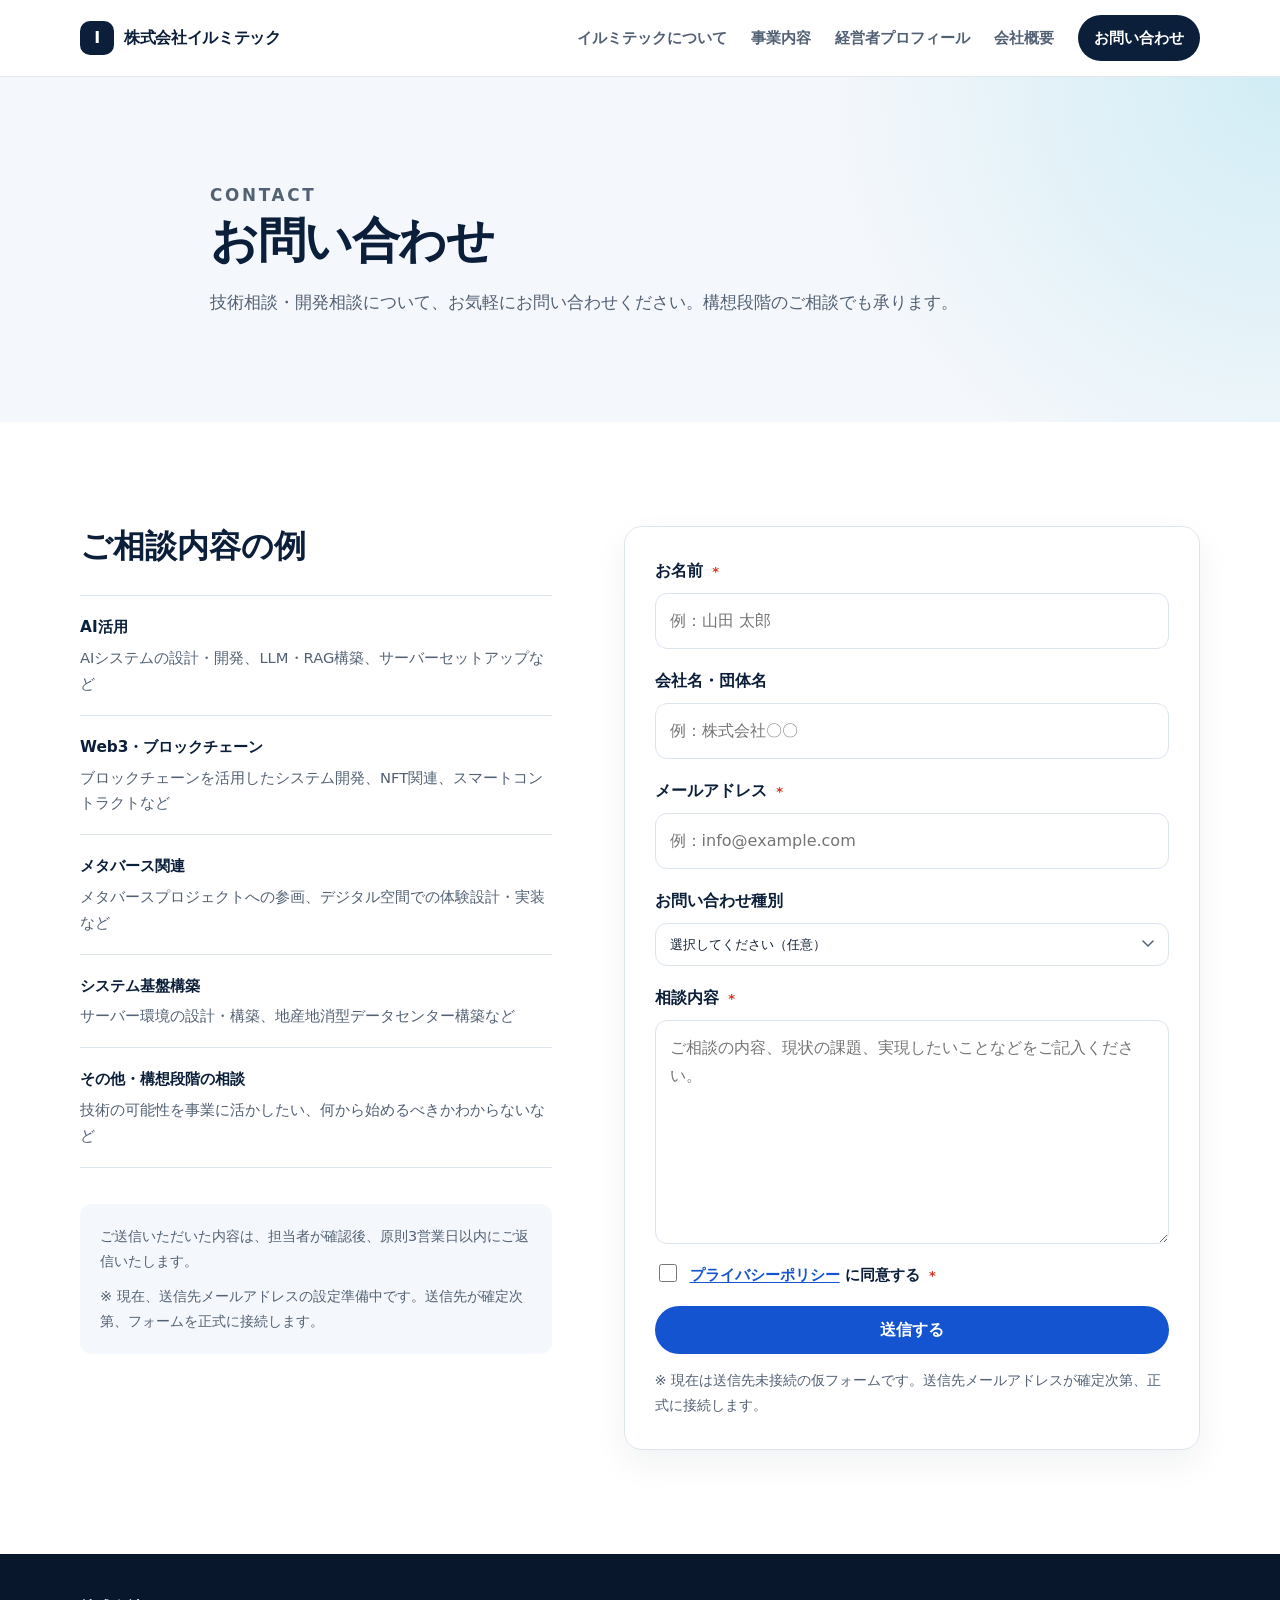
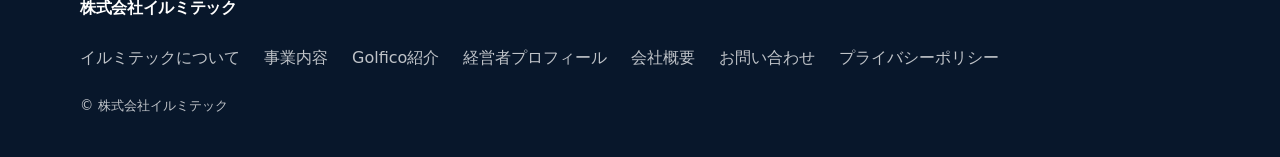
==== contact.html @ e1542f23 "update" ====
<!doctype html>
<html lang="ja">
  <head>
    <meta charset="utf-8" />
    <meta name="viewport" content="width=device-width, initial-scale=1" />
    <meta
      name="description"
      content="株式会社イルミテックへのお問い合わせページです。AI・Web3・ブロックチェーン・メタバース関連のシステム開発・技術相談をお気軽にご相談ください。"
    />
    <title>お問い合わせ | 株式会社イルミテック</title>
    <link rel="stylesheet" href="assets/css/styles.css" />
    <script src="assets/js/contact.js" defer></script>
  </head>
  <body>
    <header class="site-header" data-header>
      <div class="container header-inner">
        <a class="site-logo" href="index.html" aria-label="株式会社イルミテック トップへ">
          <span class="site-logo-mark">I</span>
          <span>株式会社イルミテック</span>
        </a>

        <button class="menu-toggle" type="button" aria-expanded="false" aria-controls="site-nav" data-menu-toggle>
          <span class="menu-toggle-line"></span>
          <span class="menu-toggle-line"></span>
          <span class="menu-toggle-line"></span>
          <span class="sr-only">メニューを開閉する</span>
        </button>

        <nav class="site-nav" id="site-nav" data-site-nav>
          <a href="index.html#about">イルミテックについて</a>
          <a href="index.html#services">事業内容</a>
          <a href="profiles.html">経営者プロフィール</a>
          <a href="index.html#company">会社概要</a>
          <a href="contact.html" class="nav-cta" aria-current="page">お問い合わせ</a>
        </nav>
      </div>
    </header>

    <main>
      <section class="page-hero section">
        <div class="container page-hero-inner">
          <p class="eyebrow">Contact</p>
          <h1>お問い合わせ</h1>
          <p>
            技術相談・開発相談について、お気軽にお問い合わせください。構想段階のご相談でも承ります。
          </p>
        </div>
      </section>

      <section class="section">
        <div class="container contact-page-grid">
          <div class="contact-page-info">
            <h2>ご相談内容の例</h2>
            <ul class="contact-topics">
              <li>
                <strong>AI活用</strong>
                <span>AIシステムの設計・開発、LLM・RAG構築、サーバーセットアップなど</span>
              </li>
              <li>
                <strong>Web3・ブロックチェーン</strong>
                <span>ブロックチェーンを活用したシステム開発、NFT関連、スマートコントラクトなど</span>
              </li>
              <li>
                <strong>メタバース関連</strong>
                <span>メタバースプロジェクトへの参画、デジタル空間での体験設計・実装など</span>
              </li>
              <li>
                <strong>システム基盤構築</strong>
                <span>サーバー環境の設計・構築、地産地消型データセンター構築など</span>
              </li>
              <li>
                <strong>その他・構想段階の相談</strong>
                <span>技術の可能性を事業に活かしたい、何から始めるべきかわからないなど</span>
              </li>
            </ul>

            <div class="contact-note">
              <p>
                ご送信いただいた内容は、担当者が確認後、原則3営業日以内にご返信いたします。
              </p>
              <p>
                ※ 現在、送信先メールアドレスの設定準備中です。送信先が確定次第、フォームを正式に接続します。
              </p>
            </div>
          </div>

          <div class="contact-page-form-wrap">
            <form class="contact-form contact-form--page" id="contact-form" data-contact-page-form novalidate>
              <div class="form-field">
                <label for="name">お名前 <span class="required" aria-label="必須">*</span></label>
                <input id="name" name="name" type="text" autocomplete="name" required placeholder="例：山田 太郎" />
              </div>

              <div class="form-field">
                <label for="company">会社名・団体名</label>
                <input id="company" name="company" type="text" autocomplete="organization" placeholder="例：株式会社〇〇" />
              </div>

              <div class="form-field">
                <label for="email">メールアドレス <span class="required" aria-label="必須">*</span></label>
                <input id="email" name="email" type="email" autocomplete="email" required placeholder="例：info@example.com" />
              </div>

              <div class="form-field">
                <label for="category">お問い合わせ種別</label>
                <select id="category" name="category">
                  <option value="">選択してください（任意）</option>
                  <option value="ai">AI・システム開発</option>
                  <option value="web3">Web3・ブロックチェーン</option>
                  <option value="metaverse">メタバース関連</option>
                  <option value="infrastructure">システム基盤構築</option>
                  <option value="other">その他・構想段階の相談</option>
                </select>
              </div>

              <div class="form-field">
                <label for="message">相談内容 <span class="required" aria-label="必須">*</span></label>
                <textarea id="message" name="message" rows="7" required placeholder="ご相談の内容、現状の課題、実現したいことなどをご記入ください。"></textarea>
              </div>

              <div class="form-field form-field--checkbox">
                <label class="checkbox-label">
                  <input type="checkbox" name="privacy" value="agreed" required />
                  <span>
                    <a href="privacy.html" target="_blank" rel="noopener">プライバシーポリシー</a>
                    に同意する
                    <span class="required" aria-label="必須">*</span>
                  </span>
                </label>
              </div>

              <button class="button button-primary button-full" type="submit">送信する</button>

              <p class="form-note" data-contact-page-message>
                ※ 現在は送信先未接続の仮フォームです。送信先メールアドレスが確定次第、正式に接続します。
              </p>
            </form>
          </div>
        </div>
      </section>
    </main>

    <footer class="site-footer">
      <div class="container footer-inner">
        <a class="footer-logo" href="index.html">株式会社イルミテック</a>
        <nav class="footer-nav" aria-label="フッターナビゲーション">
          <a href="index.html#about">イルミテックについて</a>
          <a href="index.html#services">事業内容</a>
          <a href="index.html#golfico">Golfico紹介</a>
          <a href="profiles.html">経営者プロフィール</a>
          <a href="index.html#company">会社概要</a>
          <a href="contact.html" aria-current="page">お問い合わせ</a>
          <a href="privacy.html">プライバシーポリシー</a>
        </nav>
        <small>&copy; 株式会社イルミテック</small>
      </div>
    </footer>
  </body>
</html>
---- assets/css/styles.css ----
:root {
  --color-navy: #0b1f3a;
  --color-blue: #1554d1;
  --color-blue-dark: #123a8c;
  --color-cyan: #20b8d8;
  --color-slate: #526174;
  --color-muted: #f4f7fb;
  --color-line: #dce4ef;
  --color-white: #ffffff;
  --color-text: #122033;
  --shadow-soft: 0 18px 45px rgba(11, 31, 58, 0.1);
  --radius-large: 28px;
  --radius-medium: 18px;
  --radius-small: 12px;
  --container: 1120px;
}

* {
  box-sizing: border-box;
}

html {
  scroll-behavior: smooth;
}

body {
  margin: 0;
  color: var(--color-text);
  font-family:
    "Noto Sans JP",
    "Hiragino Sans",
    "Yu Gothic",
    system-ui,
    -apple-system,
    BlinkMacSystemFont,
    sans-serif;
  line-height: 1.75;
  background: var(--color-white);
}

body.is-menu-open {
  overflow: hidden;
}

a {
  color: inherit;
  text-decoration: none;
}

button,
input,
textarea {
  font: inherit;
}

img,
svg {
  max-width: 100%;
}

.container {
  width: min(100% - 40px, var(--container));
  margin-inline: auto;
}

.section {
  padding: 104px 0;
}

.section-muted {
  background: var(--color-muted);
}

.section-heading {
  max-width: 760px;
  margin-bottom: 42px;
}

.section-heading h2,
.two-column h2,
.company-grid h2,
.related-card h2,
.page-hero h1,
.profile-body h2,
.profile-note h2,
.contact-copy h2 {
  margin: 0;
  color: var(--color-navy);
  font-size: clamp(2rem, 4vw, 3rem);
  line-height: 1.25;
  letter-spacing: -0.03em;
}

.section-heading p:not(.eyebrow),
.section-description,
.section-copy p,
.related-card p,
.page-hero p,
.profile-body p,
.profile-note p,
.contact-copy p {
  color: var(--color-slate);
}

.eyebrow {
  margin: 0 0 12px;
  color: var(--color-blue);
  font-size: 0.78rem;
  font-weight: 700;
  letter-spacing: 0.16em;
  text-transform: uppercase;
}

.lead {
  margin: 0 0 18px;
  color: var(--color-navy);
  font-size: clamp(1.2rem, 2.3vw, 1.55rem);
  font-weight: 700;
  line-height: 1.55;
}

.button {
  display: inline-flex;
  align-items: center;
  justify-content: center;
  min-height: 48px;
  padding: 0 22px;
  border: 1px solid transparent;
  border-radius: 999px;
  font-weight: 700;
  transition:
    transform 160ms ease,
    background-color 160ms ease,
    border-color 160ms ease,
    color 160ms ease;
}

.button:hover,
.button:focus-visible {
  transform: translateY(-2px);
}

.button-primary {
  color: var(--color-white);
  background: var(--color-blue);
}

.button-primary:hover,
.button-primary:focus-visible {
  background: var(--color-blue-dark);
}

.button-secondary {
  color: var(--color-navy);
  background: var(--color-white);
  border-color: var(--color-line);
}

.button-full {
  width: 100%;
}

.text-link {
  display: inline-flex;
  margin-top: 18px;
  color: var(--color-blue);
  font-weight: 800;
}

.text-link:hover,
.text-link:focus-visible {
  color: var(--color-blue-dark);
}

.note-text {
  margin: 14px 0 0;
  font-size: 0.9rem;
}

.site-header {
  position: sticky;
  top: 0;
  z-index: 20;
  background: rgba(255, 255, 255, 0.92);
  border-bottom: 1px solid rgba(220, 228, 239, 0.86);
  backdrop-filter: blur(14px);
}

.header-inner {
  display: flex;
  min-height: 76px;
  align-items: center;
  justify-content: space-between;
  gap: 28px;
}

.site-logo,
.footer-logo {
  display: inline-flex;
  align-items: center;
  gap: 10px;
  color: var(--color-navy);
  font-weight: 800;
  letter-spacing: -0.02em;
}

.site-logo-mark {
  display: grid;
  width: 34px;
  height: 34px;
  place-items: center;
  color: var(--color-white);
  background: var(--color-navy);
  border-radius: 10px;
  font-weight: 800;
}

.site-nav {
  display: flex;
  align-items: center;
  gap: 24px;
  color: var(--color-slate);
  font-size: 0.94rem;
  font-weight: 700;
}

.site-nav a:hover,
.site-nav a:focus-visible {
  color: var(--color-blue);
}

.nav-cta {
  padding: 10px 16px;
  color: var(--color-white) !important;
  background: var(--color-navy);
  border-radius: 999px;
}

.menu-toggle {
  display: none;
  width: 44px;
  height: 44px;
  padding: 0;
  border: 1px solid var(--color-line);
  border-radius: 12px;
  background: var(--color-white);
}

.menu-toggle-line {
  display: block;
  width: 18px;
  height: 2px;
  margin: 4px auto;
  background: var(--color-navy);
  border-radius: 999px;
}

.sr-only {
  position: absolute;
  width: 1px;
  height: 1px;
  padding: 0;
  margin: -1px;
  overflow: hidden;
  clip: rect(0, 0, 0, 0);
  white-space: nowrap;
  border: 0;
}

.hero {
  position: relative;
  overflow: hidden;
  padding: 112px 0 96px;
  background:
    linear-gradient(135deg, rgba(11, 31, 58, 0.68) 0%, rgba(11, 31, 58, 0.58) 100%),
    url("../images/hero-bg.png") center / cover no-repeat;
}

.hero-grid {
  display: grid;
  grid-template-columns: 1fr;
  gap: 0;
  align-items: center;
  max-width: 860px;
}

.hero h1 {
  max-width: 650px;
  margin: 0 0 24px;
  color: var(--color-white);
  font-size: clamp(2.8rem, 6vw, 5.8rem);
  line-height: 1.05;
  letter-spacing: -0.07em;
}

.hero-lead {
  max-width: 660px;
  margin: 0 0 18px;
  color: rgba(255, 255, 255, 0.92);
  font-size: clamp(1.1rem, 2vw, 1.35rem);
  font-weight: 700;
}

.hero-text {
  max-width: 640px;
  margin: 0;
  color: rgba(255, 255, 255, 0.72);
}

.hero-actions {
  display: flex;
  flex-wrap: wrap;
  gap: 14px;
  margin-top: 34px;
}

.hero .eyebrow {
  color: var(--color-cyan);
}

.hero .button-secondary {
  color: var(--color-white);
  background: rgba(255, 255, 255, 0.14);
  border-color: rgba(255, 255, 255, 0.38);
}

.hero .button-secondary:hover,
.hero .button-secondary:focus-visible {
  background: rgba(255, 255, 255, 0.24);
}


.two-column,
.company-grid,
.contact-grid {
  display: grid;
  grid-template-columns: 0.8fr 1.2fr;
  gap: 64px;
  align-items: start;
}

.section-copy {
  max-width: 760px;
}

.section-copy p {
  margin-top: 0;
}

.card-grid {
  display: grid;
  gap: 22px;
}

.services-grid {
  grid-template-columns: repeat(4, minmax(0, 1fr));
}

.strengths-grid {
  grid-template-columns: repeat(3, minmax(0, 1fr));
}

.service-card,
.principle-card,
.related-card,
.profile-card,
.profile-note,
.contact-form {
  border: 1px solid var(--color-line);
  border-radius: var(--radius-medium);
  background: var(--color-white);
  box-shadow: 0 14px 34px rgba(11, 31, 58, 0.06);
  overflow: hidden;
}



.principle-card,
.profile-card,
.profile-note {
  padding: 28px;
}

.service-card-image {
  aspect-ratio: 16 / 9;
  overflow: hidden;
  background: #05111f;
}

.service-card-image img {
  width: 100%;
  height: 100%;
  object-fit: cover;
  object-position: center;
  display: block;
  transition: transform 320ms ease;
}

.service-card:hover .service-card-image img,
.service-card:focus-within .service-card-image img {
  transform: scale(1.04);
}

.service-card > .card-number,
.service-card > h3,
.service-card > p {
  margin-left: 28px;
  margin-right: 28px;
}

.service-card > .card-number {
  margin-top: 22px;
}

.service-card > p {
  margin-bottom: 28px;
}

.service-card {
  padding: 0;
}

.card-number {
  display: inline-flex;
  margin-bottom: 22px;
  color: var(--color-blue);
  font-weight: 800;
  letter-spacing: 0.12em;
}

.service-card h3,
.principle-card h3 {
  margin: 0 0 14px;
  color: var(--color-navy);
  font-size: 1.2rem;
  line-height: 1.45;
}

.service-card p,
.principle-card p {
  margin: 0;
  color: var(--color-slate);
  font-size: 0.96rem;
}

.section-action {
  margin-top: 34px;
  text-align: center;
}

.about-visual-wrap {
  margin-top: 56px;
  overflow: hidden;
  border-radius: var(--radius-large);
  line-height: 0;
}

.about-visual {
  width: 100%;
  height: clamp(240px, 36vw, 480px);
  object-fit: cover;
  object-position: center 40%;
  display: block;
}

.related-section {
  background:
    radial-gradient(circle at top right, rgba(32, 184, 216, 0.14), transparent 34%),
    linear-gradient(135deg, #f8fbff, var(--color-white));
}

.related-card {
  display: grid;
  grid-template-columns: minmax(0, 1fr) auto;
  gap: 32px;
  align-items: center;
  padding: 34px;
}

.related-card h2 {
  margin-bottom: 14px;
}

.related-card p {
  max-width: 720px;
  margin: 0;
}

.page-hero {
  background:
    radial-gradient(circle at top right, rgba(32, 184, 216, 0.16), transparent 34%),
    var(--color-muted);
}

.page-hero-inner {
  max-width: 860px;
}

.page-hero h1 {
  margin-bottom: 18px;
}

.page-hero p {
  margin: 0;
  font-size: 1.05rem;
}

.profile-grid {
  display: grid;
  gap: 28px;
}

.profile-card {
  display: grid;
  grid-template-columns: 180px minmax(0, 1fr);
  gap: 30px;
}

.profile-photo {
  display: grid;
  flex-shrink: 0;
  width: 150px;
  height: 150px;
  place-items: center;
  color: var(--color-white);
  background:
    radial-gradient(circle at 70% 20%, rgba(32, 184, 216, 0.72), transparent 34%),
    var(--color-navy);
  border-radius: 50%;
  font-size: 2.4rem;
  font-weight: 800;
  letter-spacing: -0.05em;
  overflow: hidden;
}

.profile-photo--real {
  background: none;
}

.profile-photo--real img {
  width: 100%;
  height: 100%;
  object-fit: cover;
  object-position: center 12%;
  display: block;
}

.profile-photo-secondary {
  background:
    radial-gradient(circle at 70% 20%, rgba(21, 84, 209, 0.74), transparent 34%),
    #17345c;
}

.profile-role {
  margin: 0 0 6px;
  color: var(--color-blue) !important;
  font-weight: 800;
}

.profile-body h2 {
  margin-bottom: 2px;
  font-size: clamp(1.7rem, 3vw, 2.25rem);
}

.profile-kana {
  margin: 0 0 20px;
  font-size: 0.92rem;
}

.profile-list {
  display: grid;
  gap: 8px;
  margin: 20px 0 0;
  padding-left: 1.25em;
  color: var(--color-slate);
}

.profile-note {
  max-width: 860px;
}

.profile-note h2 {
  margin-bottom: 14px;
}

.profile-note p {
  margin: 0 0 24px;
}

.company-list {
  margin: 0;
  overflow: hidden;
  border: 1px solid var(--color-line);
  border-radius: var(--radius-medium);
  background: var(--color-white);
}

.company-list div {
  display: grid;
  grid-template-columns: 170px 1fr;
  border-bottom: 1px solid var(--color-line);
}

.company-list div:last-child {
  border-bottom: 0;
}

.company-list dt,
.company-list dd {
  margin: 0;
  padding: 18px 22px;
}

.company-list dt {
  color: var(--color-navy);
  font-weight: 800;
  background: #f9fbfe;
}

.company-list dd {
  color: var(--color-slate);
}

.contact-section {
  color: var(--color-white);
  background:
    radial-gradient(circle at top right, rgba(32, 184, 216, 0.18), transparent 30%),
    var(--color-navy);
}

.contact-copy h2,
.contact-copy .lead,
.contact-copy p {
  color: var(--color-white);
}

.contact-copy p:not(.lead):not(.eyebrow) {
  opacity: 0.82;
}

.contact-section .eyebrow {
  color: var(--color-cyan);
}

.contact-form {
  padding: 30px;
}

.form-field {
  display: grid;
  gap: 8px;
  margin-bottom: 18px;
}

.form-field label {
  color: var(--color-navy);
  font-weight: 800;
}

.form-field input,
.form-field textarea {
  width: 100%;
  border: 1px solid var(--color-line);
  border-radius: var(--radius-small);
  padding: 13px 14px;
  color: var(--color-text);
  background: var(--color-white);
}

.form-field input:focus,
.form-field textarea:focus {
  outline: 3px solid rgba(32, 184, 216, 0.22);
  border-color: var(--color-cyan);
}

.form-note {
  margin: 14px 0 0;
  color: var(--color-slate);
  font-size: 0.9rem;
}

.form-note.is-success {
  color: var(--color-blue-dark);
  font-weight: 700;
}

.site-footer {
  padding: 40px 0;
  color: rgba(255, 255, 255, 0.74);
  background: #08172b;
}

.footer-inner {
  display: grid;
  gap: 22px;
}

.footer-logo {
  color: var(--color-white);
}

.footer-nav {
  display: flex;
  flex-wrap: wrap;
  gap: 16px 24px;
}

.footer-nav a:hover,
.footer-nav a:focus-visible {
  color: var(--color-white);
}

.company-contact-cta {
  display: flex;
  align-items: center;
  justify-content: space-between;
  flex-wrap: wrap;
  gap: 20px;
  margin-top: 32px;
  padding-top: 28px;
  border-top: 1px solid var(--color-line);
}

.company-contact-cta p {
  margin: 0;
  color: var(--color-slate);
}

/* ---- Contact page ---- */

.contact-page-grid {
  display: grid;
  grid-template-columns: minmax(0, 0.9fr) minmax(0, 1.1fr);
  gap: 72px;
  align-items: start;
}

.contact-page-info h2 {
  margin: 0 0 28px;
  color: var(--color-navy);
  font-size: clamp(1.5rem, 2.8vw, 2rem);
  line-height: 1.3;
}

.contact-topics {
  margin: 0 0 36px;
  padding: 0;
  list-style: none;
  border-top: 1px solid var(--color-line);
}

.contact-topics li {
  display: grid;
  gap: 4px;
  padding: 18px 0;
  border-bottom: 1px solid var(--color-line);
}

.contact-topics strong {
  color: var(--color-navy);
  font-size: 0.96rem;
}

.contact-topics span {
  color: var(--color-slate);
  font-size: 0.92rem;
}

.contact-note {
  padding: 20px;
  border-radius: var(--radius-small);
  background: var(--color-muted);
}

.contact-note p {
  margin: 0;
  color: var(--color-slate);
  font-size: 0.9rem;
}

.contact-note p + p {
  margin-top: 10px;
}

.contact-form--page {
  position: sticky;
  top: 96px;
}

.required {
  margin-left: 4px;
  color: #d0341e;
  font-size: 0.82rem;
  font-weight: 800;
}

.form-field select {
  width: 100%;
  border: 1px solid var(--color-line);
  border-radius: var(--radius-small);
  padding: 13px 14px;
  color: var(--color-text);
  background: var(--color-white);
  appearance: none;
  background-image: url("data:image/svg+xml,%3Csvg xmlns='http://www.w3.org/2000/svg' width='12' height='8' viewBox='0 0 12 8'%3E%3Cpath d='M1 1l5 5 5-5' stroke='%23526174' stroke-width='1.5' fill='none' stroke-linecap='round'/%3E%3C/svg%3E");
  background-repeat: no-repeat;
  background-position: right 14px center;
  cursor: pointer;
}

.form-field select:focus {
  outline: 3px solid rgba(32, 184, 216, 0.22);
  border-color: var(--color-cyan);
}

.form-field--checkbox {
  margin-top: 4px;
}

.checkbox-label {
  display: flex;
  gap: 10px;
  align-items: flex-start;
  color: var(--color-slate);
  font-size: 0.94rem;
  cursor: pointer;
}

.checkbox-label input[type="checkbox"] {
  flex-shrink: 0;
  width: 18px;
  height: 18px;
  margin-top: 2px;
  accent-color: var(--color-blue);
  cursor: pointer;
}

.checkbox-label a {
  color: var(--color-blue);
  text-decoration: underline;
  text-underline-offset: 2px;
}

@media (max-width: 860px) {
  .contact-page-grid {
    grid-template-columns: 1fr;
    gap: 48px;
  }

  .contact-form--page {
    position: static;
  }
}

/* ---- end Contact page ---- */
}

@media (max-width: 980px) {
  .section {
    padding: 78px 0;
  }

  .two-column,
  .company-grid,
  .related-card,
  .profile-card,
  .contact-grid {
    grid-template-columns: 1fr;
  }

  .two-column,
  .company-grid,
  .related-card,
  .profile-card,
  .contact-grid {
    gap: 38px;
  }

  .services-grid,
  .strengths-grid {
    grid-template-columns: repeat(2, minmax(0, 1fr));
  }
}

@media (max-width: 760px) {
  .container {
    width: min(100% - 28px, var(--container));
  }

  .header-inner {
    min-height: 68px;
  }

  .menu-toggle {
    display: block;
    position: relative;
    z-index: 22;
  }

  .site-nav {
    position: fixed;
    inset: 68px 14px auto;
    display: grid;
    gap: 10px;
    padding: 18px;
    border: 1px solid var(--color-line);
    border-radius: 18px;
    background: var(--color-white);
    box-shadow: var(--shadow-soft);
    opacity: 0;
    pointer-events: none;
    transform: translateY(-10px);
    transition:
      opacity 160ms ease,
      transform 160ms ease;
  }

  .site-nav.is-open {
    opacity: 1;
    pointer-events: auto;
    transform: translateY(0);
  }

  .site-nav a {
    padding: 10px 12px;
  }

  .nav-cta {
    text-align: center;
  }

  .hero {
    padding: 78px 0 70px;
  }

  .hero h1 {
    font-size: clamp(2.45rem, 14vw, 4rem);
  }

  .hero-actions {
    display: grid;
  }

  .button {
    width: 100%;
  }


  .services-grid,
  .strengths-grid {
    grid-template-columns: 1fr;
  }

  .principle-card,
  .related-card,
  .profile-card,
  .profile-note,
  .contact-form {
    padding: 22px;
  }

  .service-card > .card-number,
  .service-card > h3,
  .service-card > p {
    margin-left: 20px;
    margin-right: 20px;
  }

  .service-card > p {
    margin-bottom: 20px;
  }

  .profile-photo {
    width: 120px;
    height: 120px;
    font-size: 2rem;
  }

  .company-list div {
    grid-template-columns: 1fr;
  }

  .company-list dt,
  .company-list dd {
    padding: 14px 16px;
  }

  .company-list dt {
    padding-bottom: 4px;
    background: var(--color-white);
  }

  .company-list dd {
    padding-top: 4px;
  }
}
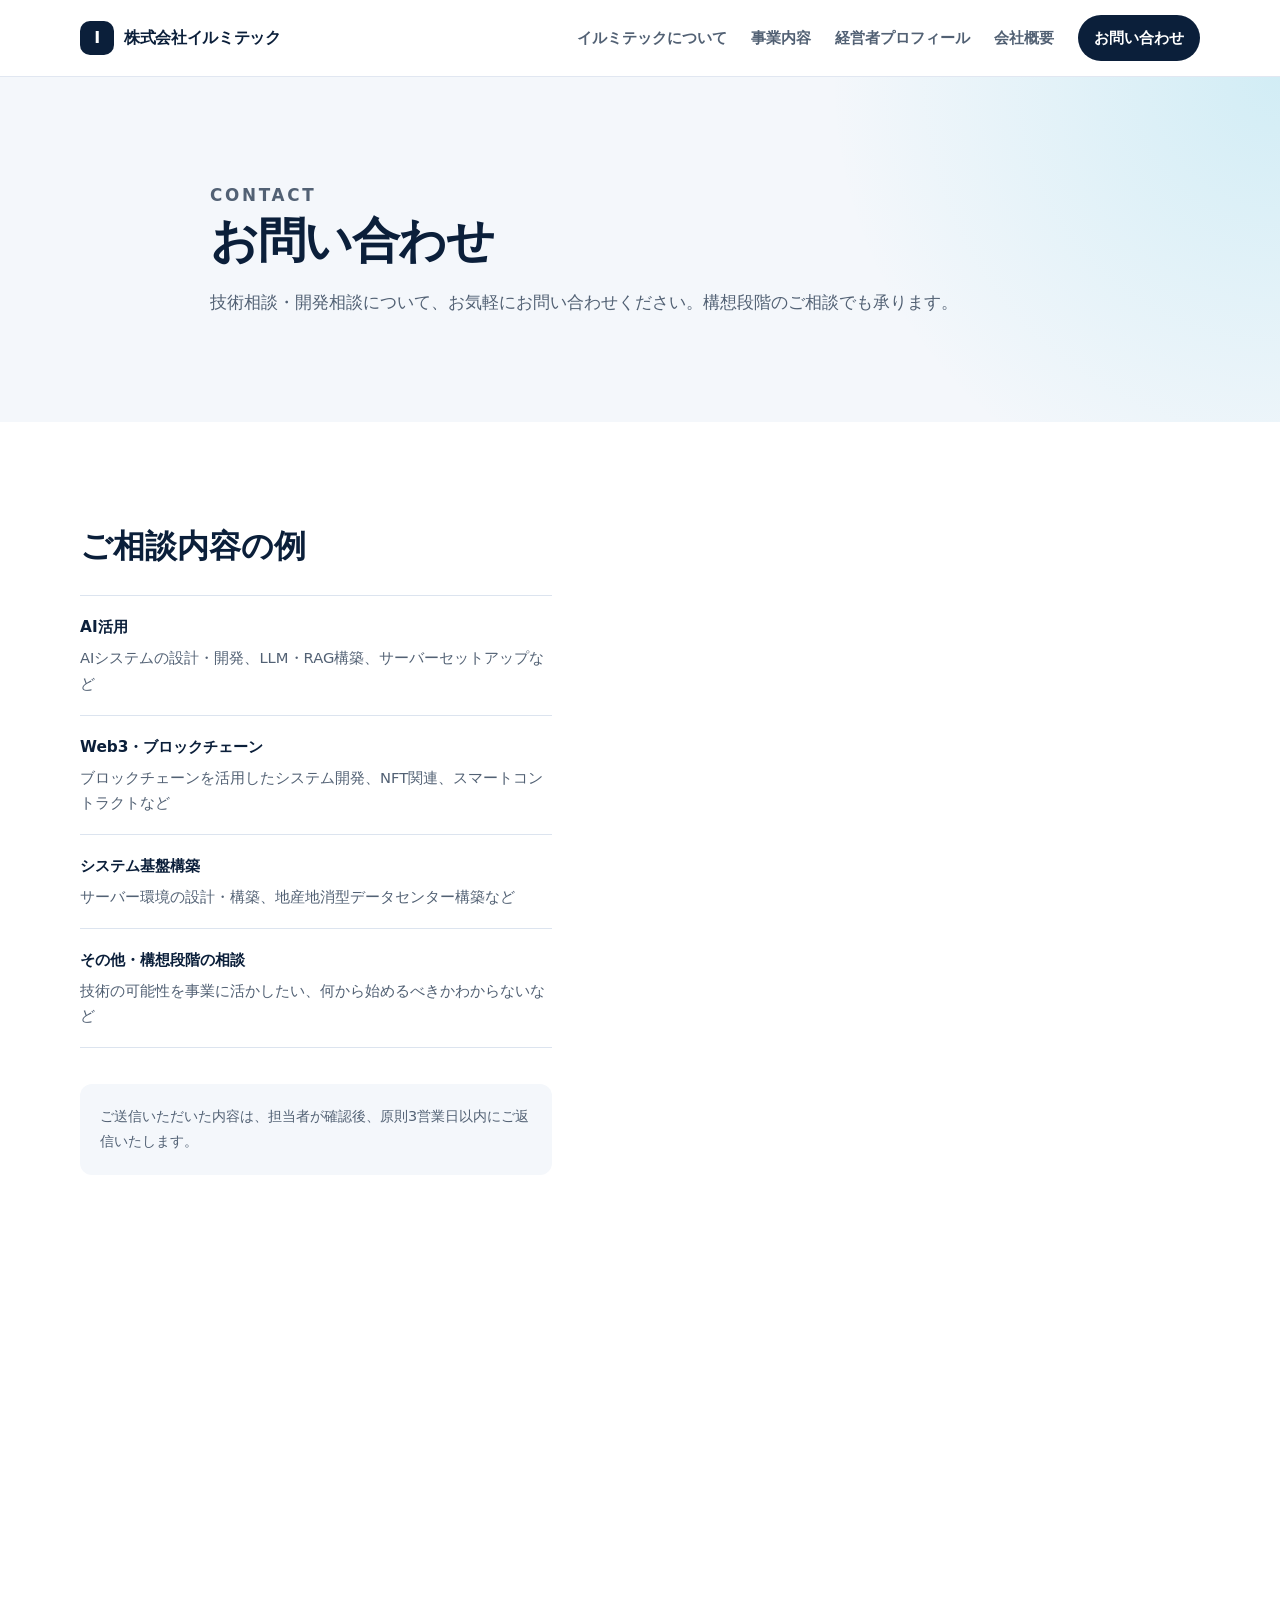
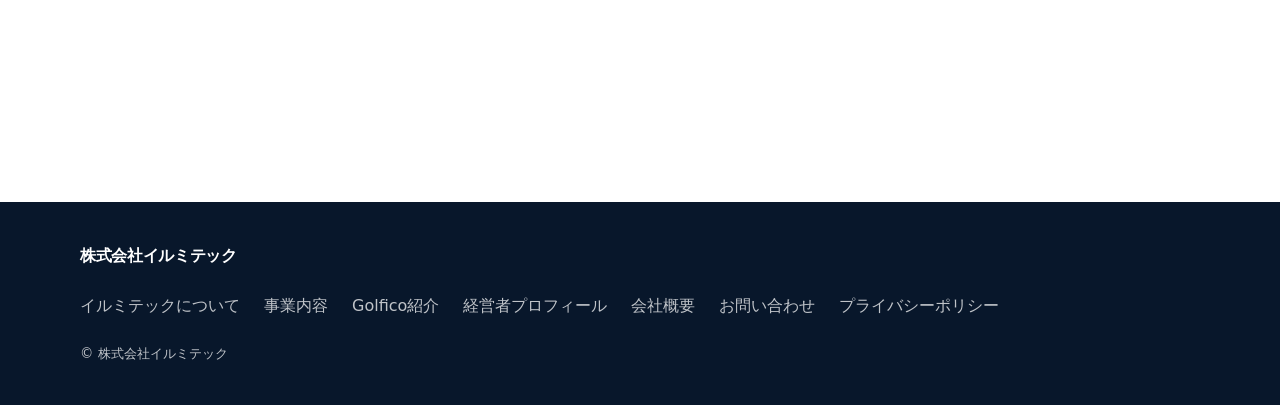
==== commit f74cc344: "update production pages and assets Co-authored-by: Cursor <cursoragent@cursor.com>" ====
--- a/contact.html
+++ b/contact.html
@@ -5,11 +5,11 @@
     <meta name="viewport" content="width=device-width, initial-scale=1" />
     <meta
       name="description"
-      content="株式会社イルミテックへのお問い合わせページです。AI・Web3・ブロックチェーン・メタバース関連のシステム開発・技術相談をお気軽にご相談ください。"
+      content="株式会社イルミテックへのお問い合わせページです。AI・Web3・ブロックチェーン関連のシステム開発・技術相談をお気軽にご相談ください。"
     />
     <title>お問い合わせ | 株式会社イルミテック</title>
     <link rel="stylesheet" href="assets/css/styles.css" />
-    <script src="assets/js/contact.js" defer></script>
+    <script src="assets/js/main.js" defer></script>
   </head>
   <body>
     <header class="site-header" data-header>
@@ -61,10 +61,6 @@
                 <span>ブロックチェーンを活用したシステム開発、NFT関連、スマートコントラクトなど</span>
               </li>
               <li>
-                <strong>メタバース関連</strong>
-                <span>メタバースプロジェクトへの参画、デジタル空間での体験設計・実装など</span>
-              </li>
-              <li>
                 <strong>システム基盤構築</strong>
                 <span>サーバー環境の設計・構築、地産地消型データセンター構築など</span>
               </li>
@@ -78,63 +74,19 @@
               <p>
                 ご送信いただいた内容は、担当者が確認後、原則3営業日以内にご返信いたします。
               </p>
-              <p>
-                ※ 現在、送信先メールアドレスの設定準備中です。送信先が確定次第、フォームを正式に接続します。
-              </p>
             </div>
           </div>
 
           <div class="contact-page-form-wrap">
-            <form class="contact-form contact-form--page" id="contact-form" data-contact-page-form novalidate>
-              <div class="form-field">
-                <label for="name">お名前 <span class="required" aria-label="必須">*</span></label>
-                <input id="name" name="name" type="text" autocomplete="name" required placeholder="例：山田 太郎" />
-              </div>
-
-              <div class="form-field">
-                <label for="company">会社名・団体名</label>
-                <input id="company" name="company" type="text" autocomplete="organization" placeholder="例：株式会社〇〇" />
-              </div>
-
-              <div class="form-field">
-                <label for="email">メールアドレス <span class="required" aria-label="必須">*</span></label>
-                <input id="email" name="email" type="email" autocomplete="email" required placeholder="例：info@example.com" />
-              </div>
-
-              <div class="form-field">
-                <label for="category">お問い合わせ種別</label>
-                <select id="category" name="category">
-                  <option value="">選択してください（任意）</option>
-                  <option value="ai">AI・システム開発</option>
-                  <option value="web3">Web3・ブロックチェーン</option>
-                  <option value="metaverse">メタバース関連</option>
-                  <option value="infrastructure">システム基盤構築</option>
-                  <option value="other">その他・構想段階の相談</option>
-                </select>
-              </div>
-
-              <div class="form-field">
-                <label for="message">相談内容 <span class="required" aria-label="必須">*</span></label>
-                <textarea id="message" name="message" rows="7" required placeholder="ご相談の内容、現状の課題、実現したいことなどをご記入ください。"></textarea>
-              </div>
-
-              <div class="form-field form-field--checkbox">
-                <label class="checkbox-label">
-                  <input type="checkbox" name="privacy" value="agreed" required />
-                  <span>
-                    <a href="privacy.html" target="_blank" rel="noopener">プライバシーポリシー</a>
-                    に同意する
-                    <span class="required" aria-label="必須">*</span>
-                  </span>
-                </label>
-              </div>
-
-              <button class="button button-primary button-full" type="submit">送信する</button>
-
-              <p class="form-note" data-contact-page-message>
-                ※ 現在は送信先未接続の仮フォームです。送信先メールアドレスが確定次第、正式に接続します。
-              </p>
-            </form>
+            <iframe
+              class="gform-iframe"
+              src="https://docs.google.com/forms/d/e/1FAIpQLSeO542EFDXuAt5ZcGo-c73-3ImQnlW9kMUa9gy9MMEh8dxUVQ/viewform?embedded=true"
+              height="1172"
+              frameborder="0"
+              marginheight="0"
+              marginwidth="0"
+              title="お問い合わせフォーム"
+            >読み込んでいます…</iframe>
           </div>
         </div>
       </section>
--- a/assets/css/styles.css
+++ b/assets/css/styles.css
@@ -73,7 +73,7 @@
 
 .section-heading {
   max-width: 760px;
-  margin-bottom: 42px;
+  margin-bottom: 52px;
 }
 
 .section-heading h2,
@@ -277,39 +277,41 @@
 }
 
 .hero-grid {
-  display: grid;
-  grid-template-columns: 1fr;
-  gap: 0;
+  display: flex;
+  flex-direction: column;
   align-items: center;
-  max-width: 860px;
+  text-align: center;
 }
 
 .hero h1 {
-  max-width: 650px;
+  max-width: 900px;
   margin: 0 0 24px;
   color: var(--color-white);
-  font-size: clamp(2.8rem, 6vw, 5.8rem);
-  line-height: 1.05;
-  letter-spacing: -0.07em;
+  font-size: clamp(2.4rem, 5vw, 4.8rem);
+  line-height: 1.1;
+  letter-spacing: -0.05em;
 }
 
 .hero-lead {
-  max-width: 660px;
+  max-width: 900px;
   margin: 0 0 18px;
   color: rgba(255, 255, 255, 0.92);
   font-size: clamp(1.1rem, 2vw, 1.35rem);
   font-weight: 700;
+  text-align: center;
 }
 
 .hero-text {
-  max-width: 640px;
+  max-width: 900px;
   margin: 0;
   color: rgba(255, 255, 255, 0.72);
+  text-align: center;
 }
 
 .hero-actions {
   display: flex;
   flex-wrap: wrap;
+  justify-content: center;
   gap: 14px;
   margin-top: 34px;
 }
@@ -353,7 +355,7 @@
 }
 
 .services-grid {
-  grid-template-columns: repeat(4, minmax(0, 1fr));
+  grid-template-columns: repeat(3, minmax(0, 1fr));
 }
 
 .strengths-grid {
@@ -382,7 +384,7 @@
 }
 
 .service-card-image {
-  aspect-ratio: 16 / 9;
+  aspect-ratio: 4 / 3;
   overflow: hidden;
   background: #05111f;
 }
@@ -409,11 +411,11 @@
 }
 
 .service-card > .card-number {
-  margin-top: 22px;
+  margin-top: 28px;
 }
 
 .service-card > p {
-  margin-bottom: 28px;
+  margin-bottom: 36px;
 }
 
 .service-card {
@@ -430,15 +432,16 @@
 
 .service-card h3,
 .principle-card h3 {
-  margin: 0 0 14px;
+  margin: 0 0 20px;
   color: var(--color-navy);
-  font-size: 1.2rem;
+  font-size: 1.3rem;
   line-height: 1.45;
 }
 
 .service-card p,
 .principle-card p {
   margin: 0;
+  line-height: 2.0;
   color: var(--color-slate);
   font-size: 0.96rem;
 }
@@ -484,6 +487,60 @@
 .related-card p {
   max-width: 720px;
   margin: 0;
+}
+
+.golfico-showcase {
+  display: grid;
+  grid-template-columns: 1fr 1fr;
+  gap: 64px;
+  align-items: center;
+}
+
+.golfico-heading {
+  display: flex;
+  align-items: center;
+  gap: 14px;
+  margin: 10px 0 12px;
+}
+
+.golfico-inline-logo {
+  flex-shrink: 0;
+  border-radius: 12px;
+}
+
+.golfico-heading h2 {
+  margin: 0;
+}
+
+.golfico-tag {
+  display: inline-block;
+  background: var(--color-blue);
+  color: var(--color-white);
+  font-size: 0.75rem;
+  font-weight: 700;
+  letter-spacing: 0.08em;
+  padding: 4px 14px;
+  border-radius: 20px;
+  margin: 0 0 18px;
+}
+
+.golfico-body p:not(.eyebrow):not(.golfico-tag) {
+  max-width: 560px;
+  margin-bottom: 28px;
+}
+
+.golfico-app-wrap {
+  display: flex;
+  justify-content: center;
+  align-items: center;
+}
+
+.golfico-app-img {
+  width: 100%;
+  max-width: 520px;
+  height: auto;
+  display: block;
+  filter: drop-shadow(0 24px 48px rgba(11, 31, 58, 0.18));
 }
 
 .page-hero {
@@ -787,6 +844,12 @@
   top: 96px;
 }
 
+.gform-iframe {
+  width: 100%;
+  border: 0;
+  display: block;
+}
+
 .required {
   margin-left: 4px;
   color: #d0341e;
@@ -879,6 +942,20 @@
   .services-grid,
   .strengths-grid {
     grid-template-columns: repeat(2, minmax(0, 1fr));
+  }
+
+  .golfico-showcase {
+    grid-template-columns: 1fr;
+    gap: 40px;
+  }
+
+  .golfico-app-wrap {
+    order: -1;
+  }
+
+  .golfico-app-img {
+    max-width: 400px;
+    margin: 0 auto;
   }
 }
 
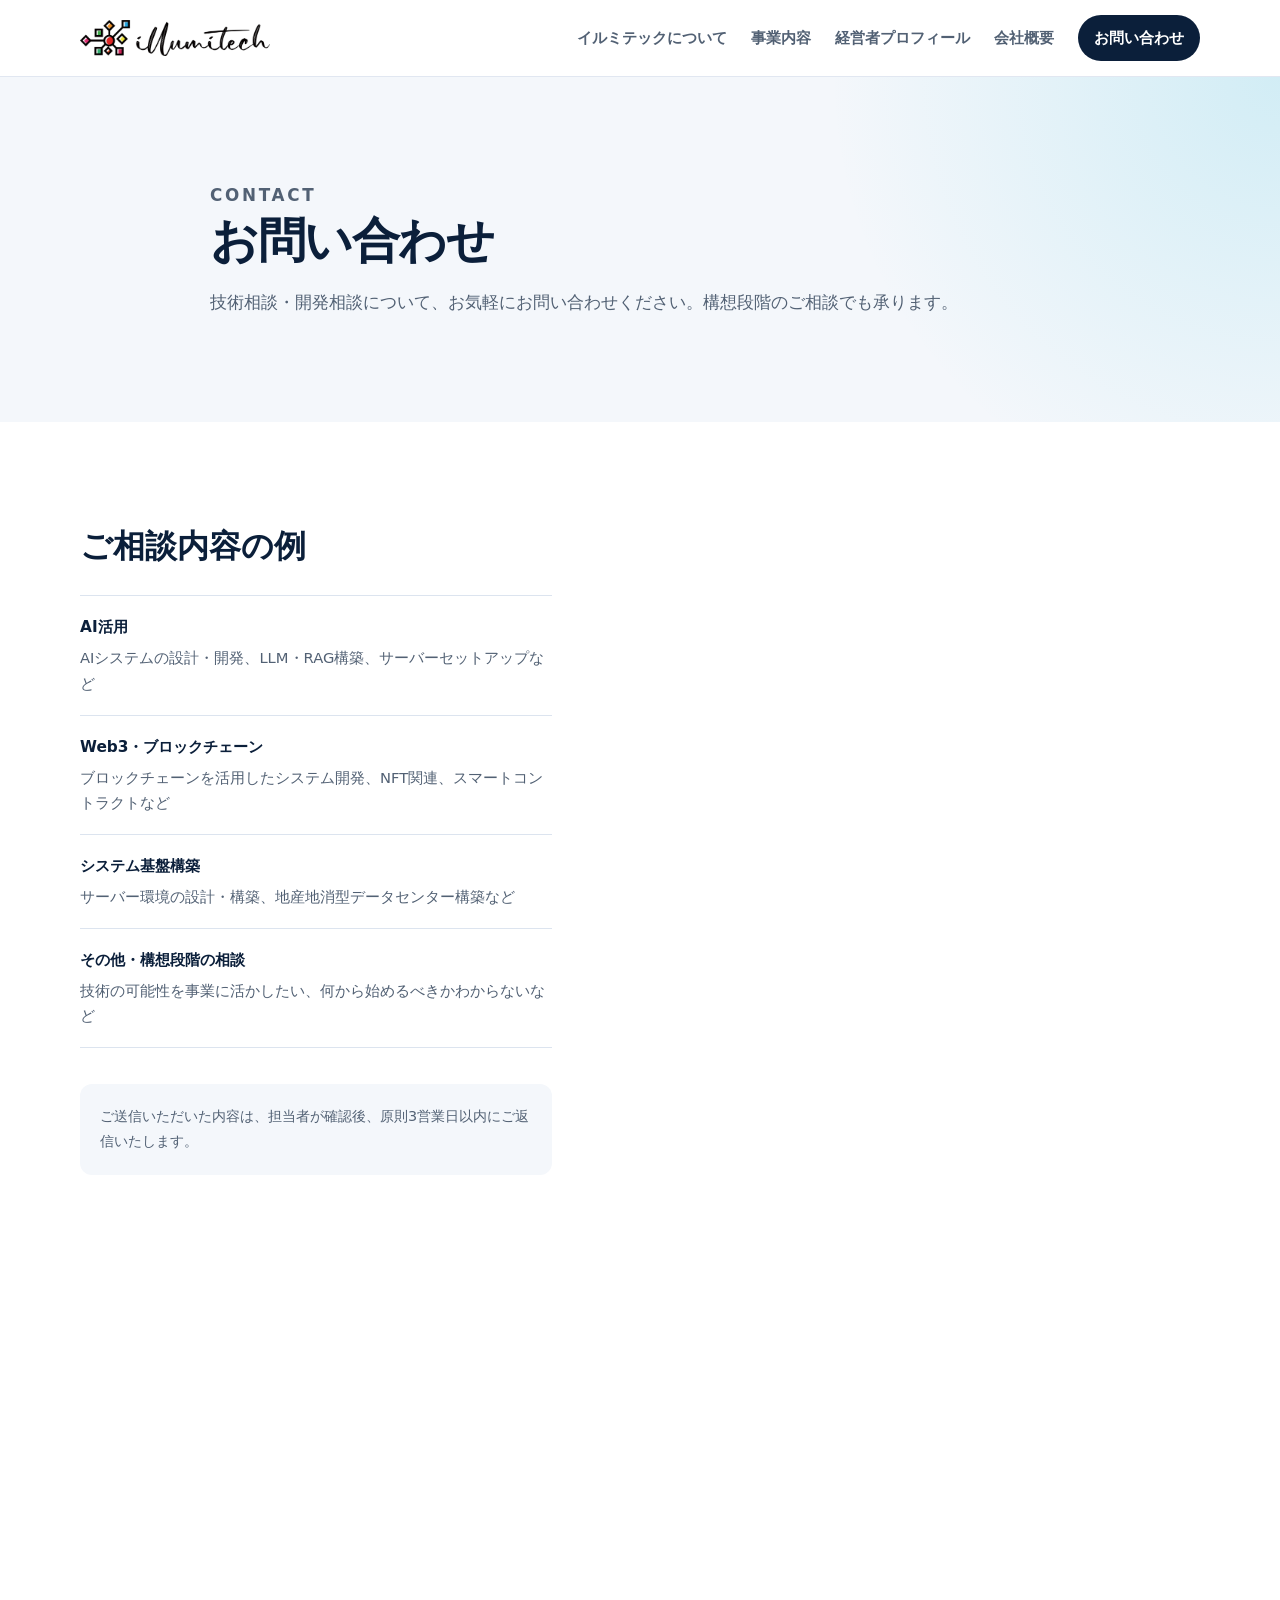
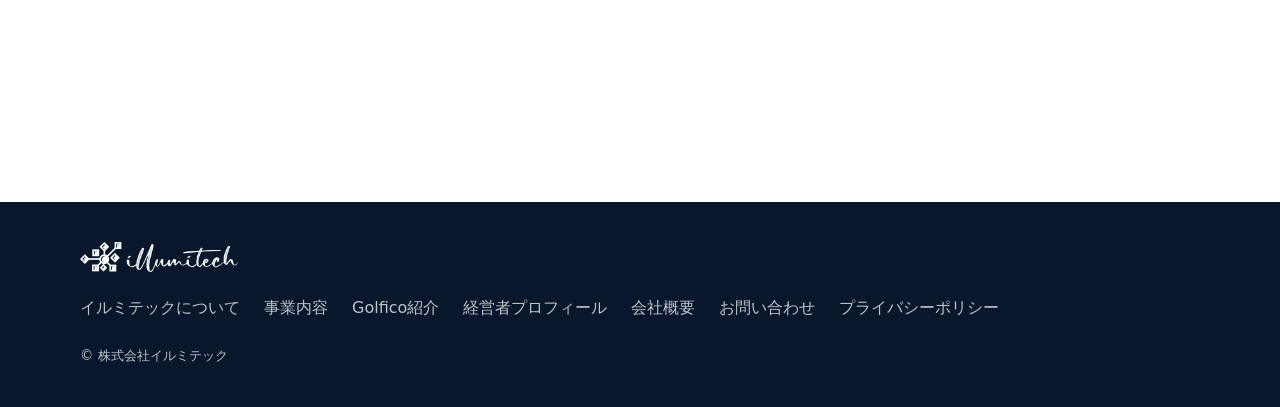
==== commit 642469ba: "update pages and assets Co-authored-by: Cursor <cursoragent@cursor.com>" ====
--- a/contact.html
+++ b/contact.html
@@ -8,6 +8,7 @@
       content="株式会社イルミテックへのお問い合わせページです。AI・Web3・ブロックチェーン関連のシステム開発・技術相談をお気軽にご相談ください。"
     />
     <title>お問い合わせ | 株式会社イルミテック</title>
+    <link rel="icon" href="assets/images/favicon.png" type="image/png" />
     <link rel="stylesheet" href="assets/css/styles.css" />
     <script src="assets/js/main.js" defer></script>
   </head>
@@ -15,8 +16,13 @@
     <header class="site-header" data-header>
       <div class="container header-inner">
         <a class="site-logo" href="index.html" aria-label="株式会社イルミテック トップへ">
-          <span class="site-logo-mark">I</span>
-          <span>株式会社イルミテック</span>
+          <img
+            src="assets/images/logo-header.png"
+            alt="株式会社イルミテック"
+            class="site-logo-img"
+            height="36"
+            loading="eager"
+          />
         </a>
 
         <button class="menu-toggle" type="button" aria-expanded="false" aria-controls="site-nav" data-menu-toggle>
@@ -94,7 +100,15 @@
 
     <footer class="site-footer">
       <div class="container footer-inner">
-        <a class="footer-logo" href="index.html">株式会社イルミテック</a>
+        <a class="footer-logo" href="index.html" aria-label="株式会社イルミテック トップへ">
+          <img
+            src="assets/images/logo-header.png"
+            alt="株式会社イルミテック"
+            class="footer-logo-img"
+            height="30"
+            loading="lazy"
+          />
+        </a>
         <nav class="footer-nav" aria-label="フッターナビゲーション">
           <a href="index.html#about">イルミテックについて</a>
           <a href="index.html#services">事業内容</a>
--- a/assets/css/styles.css
+++ b/assets/css/styles.css
@@ -198,21 +198,19 @@
 .footer-logo {
   display: inline-flex;
   align-items: center;
-  gap: 10px;
-  color: var(--color-navy);
-  font-weight: 800;
-  letter-spacing: -0.02em;
-}
-
-.site-logo-mark {
-  display: grid;
-  width: 34px;
-  height: 34px;
-  place-items: center;
-  color: var(--color-white);
-  background: var(--color-navy);
-  border-radius: 10px;
-  font-weight: 800;
+}
+
+.site-logo-img {
+  display: block;
+  height: 36px;
+  width: auto;
+}
+
+.footer-logo-img {
+  display: block;
+  height: 30px;
+  width: auto;
+  filter: brightness(0) invert(1);
 }
 
 .site-nav {
@@ -750,10 +748,6 @@
 .footer-inner {
   display: grid;
   gap: 22px;
-}
-
-.footer-logo {
-  color: var(--color-white);
 }
 
 .footer-nav {
